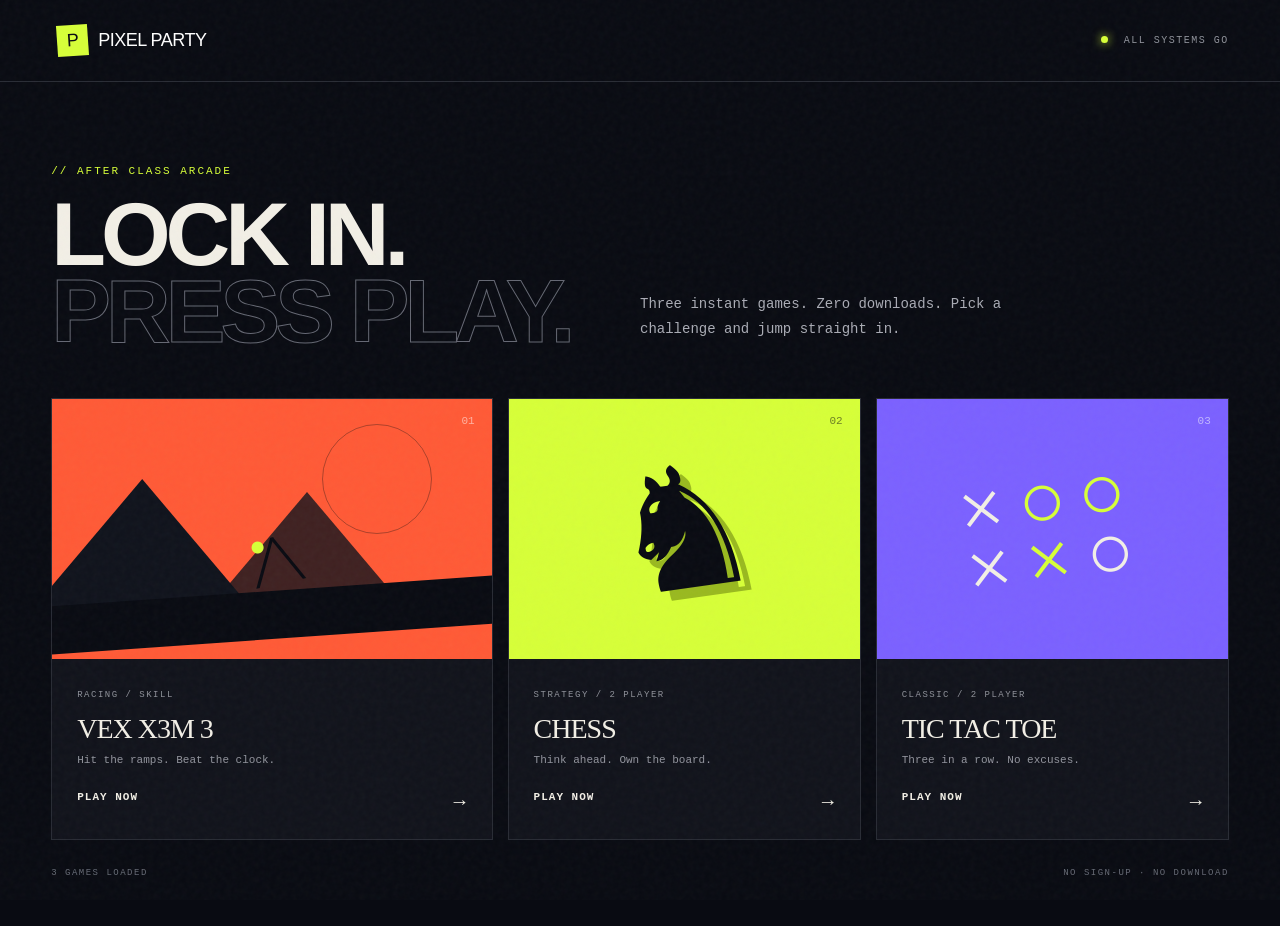
==== index.html @ 5d207384 "Build Pixel Party gaming website" ====
<!doctype html>
<html lang="en">
<head>
  <meta charset="UTF-8">
  <meta name="viewport" content="width=device-width, initial-scale=1.0">
  <meta name="theme-color" content="#090b12">
  <title>Pixel Party</title>
  <link rel="stylesheet" href="styles.css">
</head>
<body>
  <div class="noise"></div>
  <header class="topbar">
    <button class="brand" data-home aria-label="Pixel Party home"><span class="brand-mark">P</span>PIXEL PARTY</button>
    <div class="status"><i></i> ALL SYSTEMS GO</div>
  </header>

  <main>
    <section id="home" class="screen active">
      <div class="hero">
        <p class="eyebrow">// AFTER CLASS ARCADE</p>
        <h1>LOCK IN.<br><span>PRESS PLAY.</span></h1>
        <p class="intro">Three instant games. Zero downloads. Pick a challenge and jump straight in.</p>
      </div>
      <div class="game-grid">
        <button class="game-card bike-card" data-game="bike">
          <div class="card-art bike-art"><span class="sun"></span><span class="mountain one"></span><span class="mountain two"></span><span class="rider">●<b>╱╲</b></span><span class="track"></span><em>01</em></div>
          <div class="card-copy"><span>RACING / SKILL</span><h2>VEX X3M 3</h2><p>Hit the ramps. Beat the clock.</p><b class="play">PLAY NOW <i>→</i></b></div>
        </button>
        <button class="game-card chess-card" data-game="chess">
          <div class="card-art chess-art"><span>♞</span><em>02</em></div>
          <div class="card-copy"><span>STRATEGY / 2 PLAYER</span><h2>CHESS</h2><p>Think ahead. Own the board.</p><b class="play">PLAY NOW <i>→</i></b></div>
        </button>
        <button class="game-card ttt-card" data-game="ttt">
          <div class="card-art ttt-art"><div>×<i>○</i><i>○</i>×<i>×</i>○</div><em>03</em></div>
          <div class="card-copy"><span>CLASSIC / 2 PLAYER</span><h2>TIC TAC TOE</h2><p>Three in a row. No excuses.</p><b class="play">PLAY NOW <i>→</i></b></div>
        </button>
      </div>
      <footer><span>3 GAMES LOADED</span><span>NO SIGN-UP · NO DOWNLOAD</span></footer>
    </section>

    <section id="game" class="screen game-screen">
      <div class="game-header">
        <button class="back" data-home>← BACK TO ARCADE</button>
        <div><p id="game-kicker">GAME 01</p><h1 id="game-title">VEX X3M 3</h1></div>
        <button id="reset" class="reset">↻ RESTART</button>
      </div>

      <div id="bike-game" class="game-panel">
        <div class="hud"><span>TIME <b id="bike-time">0.0</b></span><span>BEST <b id="bike-best">--</b></span></div>
        <canvas id="bike-canvas" width="960" height="500"></canvas>
        <div class="controls"><span><kbd>↑</kbd> GAS</span><span><kbd>↓</kbd> BRAKE</span><span><kbd>←</kbd><kbd>→</kbd> LEAN</span><span><kbd>R</kbd> RESET</span></div>
      </div>

      <div id="chess-game" class="game-panel board-layout">
        <div class="side-panel"><p>TURN</p><strong id="chess-turn">WHITE</strong><span id="chess-message">Select a piece to move</span></div>
        <div id="chess-board" class="chess-board" aria-label="Chess board"></div>
      </div>

      <div id="ttt-game" class="game-panel board-layout">
        <div class="side-panel"><p>TURN</p><strong id="ttt-turn">X</strong><span id="ttt-message">Your move</span><div class="score"><div><b id="x-score">0</b><span>X WINS</span></div><div><b id="o-score">0</b><span>O WINS</span></div></div></div>
        <div id="ttt-board" class="ttt-board" aria-label="Tic tac toe board"></div>
      </div>
    </section>
  </main>
  <script src="script.js"></script>
</body>
</html>
---- styles.css ----
:root{--ink:#090b12;--paper:#f2efe6;--acid:#d7ff38;--orange:#ff5a36;--purple:#7b61ff;--muted:#989aa3}*{box-sizing:border-box}html,body{margin:0;min-height:100%;background:var(--ink);color:var(--paper);font-family:'DM Mono',monospace}button{font:inherit}.noise{position:fixed;inset:0;pointer-events:none;opacity:.035;z-index:10;background-image:url("data:image/svg+xml,%3Csvg viewBox='0 0 180 180' xmlns='http://www.w3.org/2000/svg'%3E%3Cfilter id='n'%3E%3CfeTurbulence type='fractalNoise' baseFrequency='.9' numOctaves='3' stitchTiles='stitch'/%3E%3C/filter%3E%3Crect width='100%25' height='100%25' filter='url(%23n)'/%3E%3C/svg%3E")}.topbar{height:82px;padding:0 4vw;display:flex;align-items:center;justify-content:space-between;border-bottom:1px solid #292c35}.brand{border:0;background:none;color:#fff;font-family:'Archivo Black',sans-serif;font-size:18px;letter-spacing:-.5px;cursor:pointer}.brand-mark{display:inline-grid;place-items:center;background:var(--acid);color:var(--ink);width:31px;height:31px;margin-right:10px;transform:rotate(-4deg)}.status{font-size:10px;letter-spacing:1.5px;color:#8f929b}.status i{display:inline-block;width:7px;height:7px;border-radius:50%;background:var(--acid);box-shadow:0 0 10px var(--acid);margin-right:8px}.screen{display:none}.screen.active{display:block}#home{max-width:1450px;margin:auto;padding:72px 4vw 20px}.hero{display:grid;grid-template-columns:1fr 1fr;align-items:end;margin-bottom:48px}.eyebrow,.game-header p{color:var(--acid);font-size:11px;letter-spacing:2px}.hero h1{grid-row:2;margin:8px 0 0;font-family:'Archivo Black',sans-serif;font-size:clamp(48px,7vw,104px);line-height:.86;letter-spacing:-5px}.hero h1 span{color:transparent;-webkit-text-stroke:1px #656873}.intro{grid-column:2;grid-row:2;max-width:410px;color:#aaacb5;font-size:14px;line-height:1.8;margin:0 0 8px}.game-grid{display:grid;grid-template-columns:1.25fr 1fr 1fr;gap:15px}.game-card{text-align:left;padding:0;border:1px solid #282b34;background:#11131b;color:var(--paper);cursor:pointer;transition:.2s;overflow:hidden}.game-card:hover{transform:translateY(-7px);border-color:#777}.game-card:hover .play i{transform:translateX(6px)}.card-art{height:260px;position:relative;overflow:hidden}.card-art em{position:absolute;top:16px;right:17px;font-style:normal;font-size:11px;color:#fff8}.bike-art{background:var(--orange)}.sun{position:absolute;width:110px;height:110px;border:1px solid #1115;border-radius:50%;top:25px;right:60px}.mountain{position:absolute;bottom:50px;width:220px;height:130px;background:#10131c;clip-path:polygon(50% 0,100% 100%,0 100%)}.mountain.one{left:-20px}.mountain.two{left:145px;opacity:.8;transform:scale(.8)}.track{position:absolute;left:-10%;bottom:20px;width:120%;height:48px;background:var(--ink);transform:rotate(-4deg)}.rider{position:absolute;z-index:2;left:45%;bottom:89px;color:var(--acid);font-size:28px;transform:rotate(-12deg)}.rider b{display:block;font-weight:400;color:var(--ink);font-size:40px;line-height:10px}.chess-art{display:grid;place-items:center;background:var(--acid);color:var(--ink)}.chess-art span{font-family:serif;font-size:170px;transform:rotate(-8deg);text-shadow:10px 10px 0 #99b91f}.chess-art em{color:#1118}.ttt-art{display:grid;place-items:center;background:var(--purple)}.ttt-art div{display:grid;grid-template-columns:repeat(3,60px);font:80px/60px 'Archivo Black';transform:rotate(-8deg)}.ttt-art i{font-style:normal;color:var(--acid)}.card-copy{padding:25px}.card-copy>span{font-size:9px;letter-spacing:1.5px;color:#8f929a}.card-copy h2{font:28px/1 'Archivo Black';margin:13px 0 10px;letter-spacing:-1px}.card-copy p{font-size:11px;color:#92949d}.play{display:flex;justify-content:space-between;margin-top:25px;font-size:11px;letter-spacing:1px}.play i{font-size:20px;font-style:normal;transition:.2s}footer{display:flex;justify-content:space-between;color:#666a75;font-size:9px;letter-spacing:1.5px;padding:28px 0}.game-screen{max-width:1200px;margin:auto;padding:35px 4vw}.game-header{display:grid;grid-template-columns:1fr auto 1fr;align-items:center;margin-bottom:28px}.game-header>div{text-align:center}.game-header h1{font:36px/1 'Archivo Black';margin:6px}.back,.reset{border:0;background:none;color:#999ba4;cursor:pointer;font-size:10px;letter-spacing:1px}.back{text-align:left}.reset{text-align:right}.back:hover,.reset:hover{color:var(--acid)}.game-panel{display:none}.game-panel.active{display:block}.hud{position:absolute;padding:18px 22px;z-index:2;display:flex;gap:25px;font-size:10px}.hud b{color:var(--acid);font-size:16px;margin-left:5px}canvas{width:100%;background:#151824;border:1px solid #323540;display:block}.controls{display:flex;justify-content:center;gap:28px;padding:18px;color:#858892;font-size:10px}.controls kbd{border:1px solid #555965;padding:3px 7px;margin:2px;color:#ddd;background:#20232d}.board-layout.active{display:flex;justify-content:center;align-items:center;gap:50px}.side-panel{width:180px}.side-panel p{font-size:10px;color:#777;letter-spacing:2px}.side-panel strong{font:30px 'Archivo Black';color:var(--acid)}.side-panel>span{display:block;color:#8f929c;font-size:10px;line-height:1.5;margin-top:12px}.chess-board{display:grid;grid-template-columns:repeat(8,clamp(42px,7vw,72px));border:10px solid #20232d}.square{aspect-ratio:1;display:grid;place-items:center;border:0;font:clamp(27px,5vw,51px) serif;cursor:pointer}.square.light{background:#d8d5ca}.square.dark{background:#67715b}.square.selected{box-shadow:inset 0 0 0 5px var(--acid)}.square.move{box-shadow:inset 0 0 0 5px #d7ff3888}.white-piece{color:#fff;text-shadow:0 2px 2px #000}.black-piece{color:#101118}.ttt-board{display:grid;grid-template-columns:repeat(3,150px);gap:8px}.ttt-cell{height:150px;border:1px solid #393c46;background:#141720;color:var(--acid);font:80px 'Archivo Black';cursor:pointer}.ttt-cell:hover{background:#1d202b}.ttt-cell.o{color:var(--purple)}.score{display:flex;gap:20px;margin-top:40px}.score div{border-left:1px solid #333;padding-left:10px}.score b{display:block;font:24px 'Archivo Black'}.score span{font-size:8px;color:#777}@media(max-width:800px){.hero{display:block}.intro{margin-top:25px}.game-grid{grid-template-columns:1fr}.card-art{height:210px}.game-header{grid-template-columns:1fr 1fr}.game-header>div{grid-row:1;grid-column:1/3}.game-header .back,.game-header .reset{grid-row:2;margin-top:25px}.board-layout.active{flex-direction:column-reverse;gap:25px}.side-panel{width:100%;text-align:center}.score{justify-content:center;margin-top:15px}.ttt-board{grid-template-columns:repeat(3,min(28vw,130px))}.ttt-cell{height:min(28vw,130px)}.controls{flex-wrap:wrap}.topbar{height:65px}}
html,body{font-family:Consolas,'Courier New',monospace}
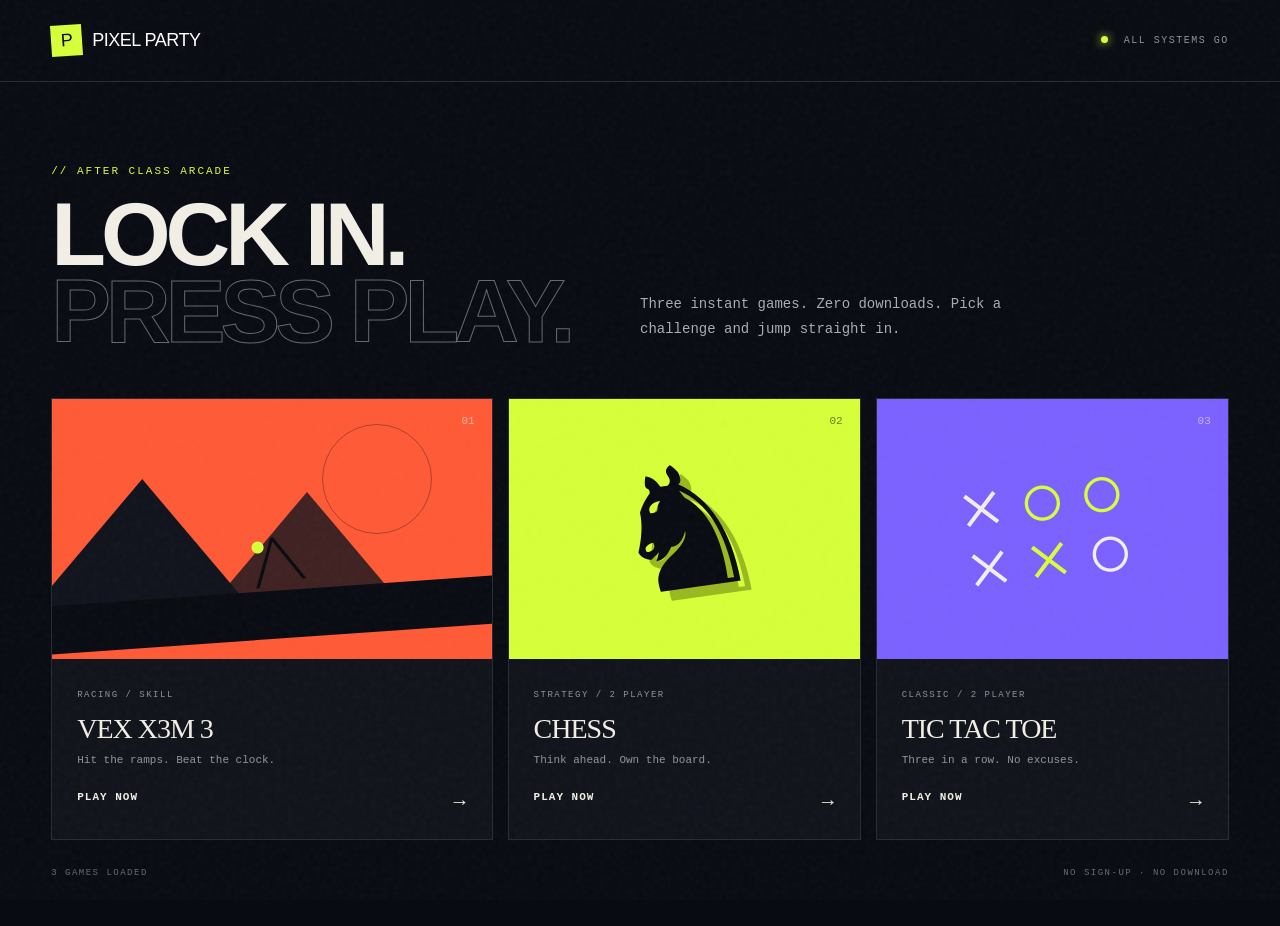
==== commit 2a9e52c0: "Split games into dedicated pages" ====
--- a/index.html
+++ b/index.html
@@ -10,7 +10,7 @@
 <body>
   <div class="noise"></div>
   <header class="topbar">
-    <button class="brand" data-home aria-label="Pixel Party home"><span class="brand-mark">P</span>PIXEL PARTY</button>
+    <a class="brand" href="index.html" aria-label="Pixel Party home"><span class="brand-mark">P</span>PIXEL PARTY</a>
     <div class="status"><i></i> ALL SYSTEMS GO</div>
   </header>
 
@@ -22,46 +22,22 @@
         <p class="intro">Three instant games. Zero downloads. Pick a challenge and jump straight in.</p>
       </div>
       <div class="game-grid">
-        <button class="game-card bike-card" data-game="bike">
+        <a class="game-card bike-card" href="bike.html">
           <div class="card-art bike-art"><span class="sun"></span><span class="mountain one"></span><span class="mountain two"></span><span class="rider">●<b>╱╲</b></span><span class="track"></span><em>01</em></div>
           <div class="card-copy"><span>RACING / SKILL</span><h2>VEX X3M 3</h2><p>Hit the ramps. Beat the clock.</p><b class="play">PLAY NOW <i>→</i></b></div>
-        </button>
-        <button class="game-card chess-card" data-game="chess">
+        </a>
+        <a class="game-card chess-card" href="chess.html">
           <div class="card-art chess-art"><span>♞</span><em>02</em></div>
           <div class="card-copy"><span>STRATEGY / 2 PLAYER</span><h2>CHESS</h2><p>Think ahead. Own the board.</p><b class="play">PLAY NOW <i>→</i></b></div>
-        </button>
-        <button class="game-card ttt-card" data-game="ttt">
+        </a>
+        <a class="game-card ttt-card" href="tic-tac-toe.html">
           <div class="card-art ttt-art"><div>×<i>○</i><i>○</i>×<i>×</i>○</div><em>03</em></div>
           <div class="card-copy"><span>CLASSIC / 2 PLAYER</span><h2>TIC TAC TOE</h2><p>Three in a row. No excuses.</p><b class="play">PLAY NOW <i>→</i></b></div>
-        </button>
+        </a>
       </div>
       <footer><span>3 GAMES LOADED</span><span>NO SIGN-UP · NO DOWNLOAD</span></footer>
     </section>
 
-    <section id="game" class="screen game-screen">
-      <div class="game-header">
-        <button class="back" data-home>← BACK TO ARCADE</button>
-        <div><p id="game-kicker">GAME 01</p><h1 id="game-title">VEX X3M 3</h1></div>
-        <button id="reset" class="reset">↻ RESTART</button>
-      </div>
-
-      <div id="bike-game" class="game-panel">
-        <div class="hud"><span>TIME <b id="bike-time">0.0</b></span><span>BEST <b id="bike-best">--</b></span></div>
-        <canvas id="bike-canvas" width="960" height="500"></canvas>
-        <div class="controls"><span><kbd>↑</kbd> GAS</span><span><kbd>↓</kbd> BRAKE</span><span><kbd>←</kbd><kbd>→</kbd> LEAN</span><span><kbd>R</kbd> RESET</span></div>
-      </div>
-
-      <div id="chess-game" class="game-panel board-layout">
-        <div class="side-panel"><p>TURN</p><strong id="chess-turn">WHITE</strong><span id="chess-message">Select a piece to move</span></div>
-        <div id="chess-board" class="chess-board" aria-label="Chess board"></div>
-      </div>
-
-      <div id="ttt-game" class="game-panel board-layout">
-        <div class="side-panel"><p>TURN</p><strong id="ttt-turn">X</strong><span id="ttt-message">Your move</span><div class="score"><div><b id="x-score">0</b><span>X WINS</span></div><div><b id="o-score">0</b><span>O WINS</span></div></div></div>
-        <div id="ttt-board" class="ttt-board" aria-label="Tic tac toe board"></div>
-      </div>
-    </section>
   </main>
-  <script src="script.js"></script>
 </body>
 </html>
--- a/styles.css
+++ b/styles.css
@@ -1,2 +1,2 @@
 :root{--ink:#090b12;--paper:#f2efe6;--acid:#d7ff38;--orange:#ff5a36;--purple:#7b61ff;--muted:#989aa3}*{box-sizing:border-box}html,body{margin:0;min-height:100%;background:var(--ink);color:var(--paper);font-family:'DM Mono',monospace}button{font:inherit}.noise{position:fixed;inset:0;pointer-events:none;opacity:.035;z-index:10;background-image:url("data:image/svg+xml,%3Csvg viewBox='0 0 180 180' xmlns='http://www.w3.org/2000/svg'%3E%3Cfilter id='n'%3E%3CfeTurbulence type='fractalNoise' baseFrequency='.9' numOctaves='3' stitchTiles='stitch'/%3E%3C/filter%3E%3Crect width='100%25' height='100%25' filter='url(%23n)'/%3E%3C/svg%3E")}.topbar{height:82px;padding:0 4vw;display:flex;align-items:center;justify-content:space-between;border-bottom:1px solid #292c35}.brand{border:0;background:none;color:#fff;font-family:'Archivo Black',sans-serif;font-size:18px;letter-spacing:-.5px;cursor:pointer}.brand-mark{display:inline-grid;place-items:center;background:var(--acid);color:var(--ink);width:31px;height:31px;margin-right:10px;transform:rotate(-4deg)}.status{font-size:10px;letter-spacing:1.5px;color:#8f929b}.status i{display:inline-block;width:7px;height:7px;border-radius:50%;background:var(--acid);box-shadow:0 0 10px var(--acid);margin-right:8px}.screen{display:none}.screen.active{display:block}#home{max-width:1450px;margin:auto;padding:72px 4vw 20px}.hero{display:grid;grid-template-columns:1fr 1fr;align-items:end;margin-bottom:48px}.eyebrow,.game-header p{color:var(--acid);font-size:11px;letter-spacing:2px}.hero h1{grid-row:2;margin:8px 0 0;font-family:'Archivo Black',sans-serif;font-size:clamp(48px,7vw,104px);line-height:.86;letter-spacing:-5px}.hero h1 span{color:transparent;-webkit-text-stroke:1px #656873}.intro{grid-column:2;grid-row:2;max-width:410px;color:#aaacb5;font-size:14px;line-height:1.8;margin:0 0 8px}.game-grid{display:grid;grid-template-columns:1.25fr 1fr 1fr;gap:15px}.game-card{text-align:left;padding:0;border:1px solid #282b34;background:#11131b;color:var(--paper);cursor:pointer;transition:.2s;overflow:hidden}.game-card:hover{transform:translateY(-7px);border-color:#777}.game-card:hover .play i{transform:translateX(6px)}.card-art{height:260px;position:relative;overflow:hidden}.card-art em{position:absolute;top:16px;right:17px;font-style:normal;font-size:11px;color:#fff8}.bike-art{background:var(--orange)}.sun{position:absolute;width:110px;height:110px;border:1px solid #1115;border-radius:50%;top:25px;right:60px}.mountain{position:absolute;bottom:50px;width:220px;height:130px;background:#10131c;clip-path:polygon(50% 0,100% 100%,0 100%)}.mountain.one{left:-20px}.mountain.two{left:145px;opacity:.8;transform:scale(.8)}.track{position:absolute;left:-10%;bottom:20px;width:120%;height:48px;background:var(--ink);transform:rotate(-4deg)}.rider{position:absolute;z-index:2;left:45%;bottom:89px;color:var(--acid);font-size:28px;transform:rotate(-12deg)}.rider b{display:block;font-weight:400;color:var(--ink);font-size:40px;line-height:10px}.chess-art{display:grid;place-items:center;background:var(--acid);color:var(--ink)}.chess-art span{font-family:serif;font-size:170px;transform:rotate(-8deg);text-shadow:10px 10px 0 #99b91f}.chess-art em{color:#1118}.ttt-art{display:grid;place-items:center;background:var(--purple)}.ttt-art div{display:grid;grid-template-columns:repeat(3,60px);font:80px/60px 'Archivo Black';transform:rotate(-8deg)}.ttt-art i{font-style:normal;color:var(--acid)}.card-copy{padding:25px}.card-copy>span{font-size:9px;letter-spacing:1.5px;color:#8f929a}.card-copy h2{font:28px/1 'Archivo Black';margin:13px 0 10px;letter-spacing:-1px}.card-copy p{font-size:11px;color:#92949d}.play{display:flex;justify-content:space-between;margin-top:25px;font-size:11px;letter-spacing:1px}.play i{font-size:20px;font-style:normal;transition:.2s}footer{display:flex;justify-content:space-between;color:#666a75;font-size:9px;letter-spacing:1.5px;padding:28px 0}.game-screen{max-width:1200px;margin:auto;padding:35px 4vw}.game-header{display:grid;grid-template-columns:1fr auto 1fr;align-items:center;margin-bottom:28px}.game-header>div{text-align:center}.game-header h1{font:36px/1 'Archivo Black';margin:6px}.back,.reset{border:0;background:none;color:#999ba4;cursor:pointer;font-size:10px;letter-spacing:1px}.back{text-align:left}.reset{text-align:right}.back:hover,.reset:hover{color:var(--acid)}.game-panel{display:none}.game-panel.active{display:block}.hud{position:absolute;padding:18px 22px;z-index:2;display:flex;gap:25px;font-size:10px}.hud b{color:var(--acid);font-size:16px;margin-left:5px}canvas{width:100%;background:#151824;border:1px solid #323540;display:block}.controls{display:flex;justify-content:center;gap:28px;padding:18px;color:#858892;font-size:10px}.controls kbd{border:1px solid #555965;padding:3px 7px;margin:2px;color:#ddd;background:#20232d}.board-layout.active{display:flex;justify-content:center;align-items:center;gap:50px}.side-panel{width:180px}.side-panel p{font-size:10px;color:#777;letter-spacing:2px}.side-panel strong{font:30px 'Archivo Black';color:var(--acid)}.side-panel>span{display:block;color:#8f929c;font-size:10px;line-height:1.5;margin-top:12px}.chess-board{display:grid;grid-template-columns:repeat(8,clamp(42px,7vw,72px));border:10px solid #20232d}.square{aspect-ratio:1;display:grid;place-items:center;border:0;font:clamp(27px,5vw,51px) serif;cursor:pointer}.square.light{background:#d8d5ca}.square.dark{background:#67715b}.square.selected{box-shadow:inset 0 0 0 5px var(--acid)}.square.move{box-shadow:inset 0 0 0 5px #d7ff3888}.white-piece{color:#fff;text-shadow:0 2px 2px #000}.black-piece{color:#101118}.ttt-board{display:grid;grid-template-columns:repeat(3,150px);gap:8px}.ttt-cell{height:150px;border:1px solid #393c46;background:#141720;color:var(--acid);font:80px 'Archivo Black';cursor:pointer}.ttt-cell:hover{background:#1d202b}.ttt-cell.o{color:var(--purple)}.score{display:flex;gap:20px;margin-top:40px}.score div{border-left:1px solid #333;padding-left:10px}.score b{display:block;font:24px 'Archivo Black'}.score span{font-size:8px;color:#777}@media(max-width:800px){.hero{display:block}.intro{margin-top:25px}.game-grid{grid-template-columns:1fr}.card-art{height:210px}.game-header{grid-template-columns:1fr 1fr}.game-header>div{grid-row:1;grid-column:1/3}.game-header .back,.game-header .reset{grid-row:2;margin-top:25px}.board-layout.active{flex-direction:column-reverse;gap:25px}.side-panel{width:100%;text-align:center}.score{justify-content:center;margin-top:15px}.ttt-board{grid-template-columns:repeat(3,min(28vw,130px))}.ttt-cell{height:min(28vw,130px)}.controls{flex-wrap:wrap}.topbar{height:65px}}
-html,body{font-family:Consolas,'Courier New',monospace}
+html,body{font-family:Consolas,'Courier New',monospace}.brand,.game-card,.back{text-decoration:none}.game-page .game-panel{display:block}.game-page .board-layout{display:flex}
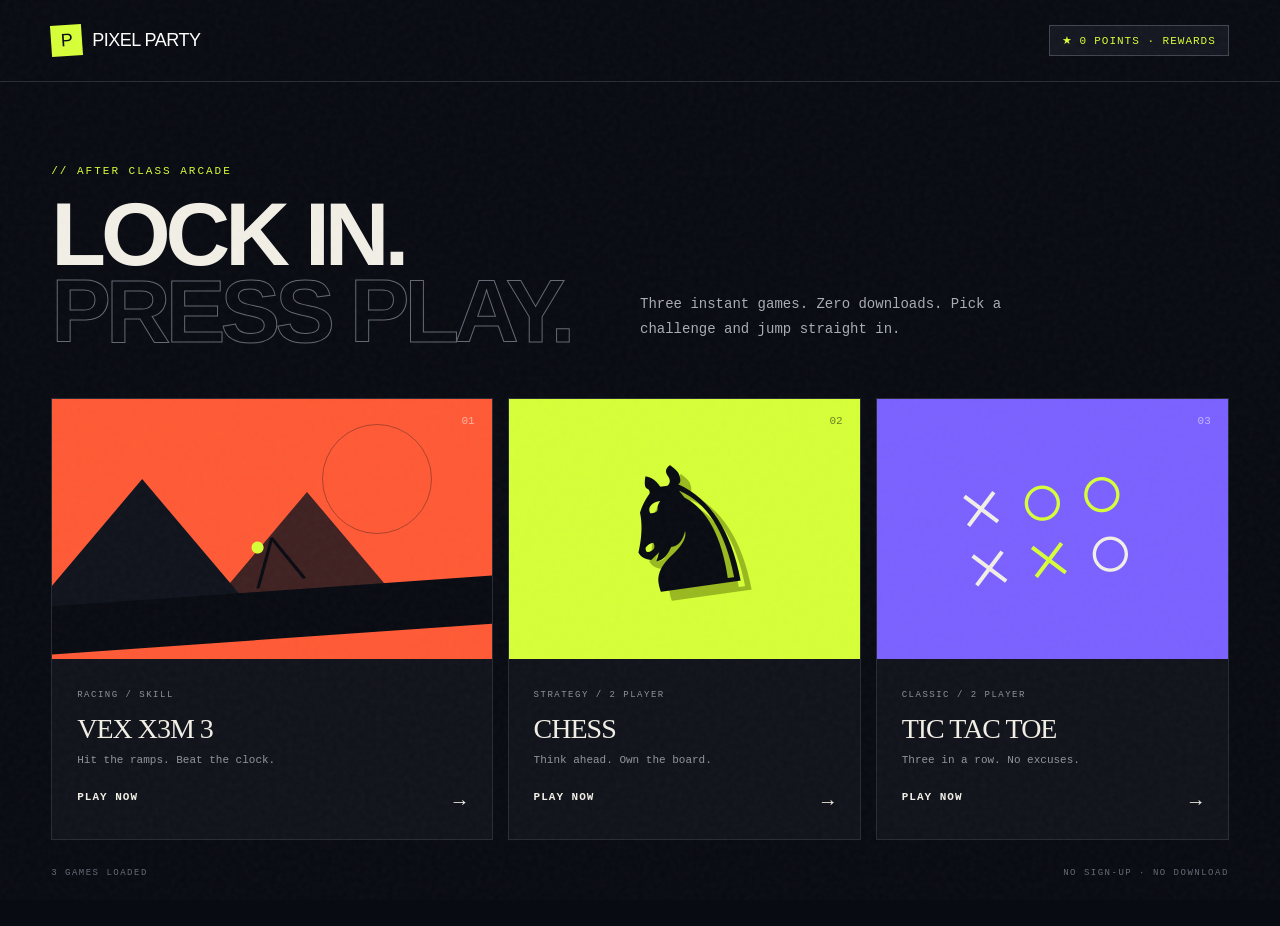
==== commit 43b2f5d4: "Add files via upload" ====
--- a/index.html
+++ b/index.html
@@ -6,12 +6,13 @@
   <meta name="theme-color" content="#090b12">
   <title>Pixel Party</title>
   <link rel="stylesheet" href="styles.css">
+  <link rel="stylesheet" href="rewards.css">
 </head>
 <body>
   <div class="noise"></div>
   <header class="topbar">
     <a class="brand" href="index.html" aria-label="Pixel Party home"><span class="brand-mark">P</span>PIXEL PARTY</a>
-    <div class="status"><i></i> ALL SYSTEMS GO</div>
+    <a class="points-pill" href="rewards.html">★ <span data-points>0</span> POINTS · REWARDS</a>
   </header>
 
   <main>
@@ -39,5 +40,6 @@
     </section>
 
   </main>
+  <script src="rewards.js"></script>
 </body>
 </html>
--- a/rewards.css
+++ b/rewards.css
@@ -0,0 +1,7 @@
+.points-pill{display:inline-flex;align-items:center;gap:7px;padding:8px 12px;border:1px solid #414550;color:var(--acid);font-size:11px;letter-spacing:1px;text-decoration:none;background:#141720}.points-pill:hover{border-color:var(--acid)}
+.reward-toast{position:fixed;right:24px;bottom:24px;z-index:50;padding:14px 18px;background:var(--acid);color:var(--ink);font:12px 'DM Mono',monospace;letter-spacing:1px;transform:translateY(25px);opacity:0;transition:.25s}.reward-toast.show{transform:none;opacity:1}
+.rewards-page{max-width:1200px;margin:auto;padding:55px 4vw}.rewards-hero{display:flex;align-items:end;justify-content:space-between;gap:30px;margin-bottom:42px}.rewards-hero h1{font:clamp(44px,7vw,82px)/.9 'Archivo Black',sans-serif;margin:8px 0}.rewards-hero p{color:#9699a3;max-width:530px;line-height:1.7;font-size:12px}.balance-card{min-width:210px;border:1px solid #353945;background:#141720;padding:22px}.balance-card span{font-size:9px;letter-spacing:2px;color:#888}.balance-card strong{display:block;color:var(--acid);font:42px 'Archivo Black';margin-top:8px}.reward-group{margin:38px 0}.reward-group h2{font:24px 'Archivo Black';letter-spacing:-1px}.reward-grid{display:grid;grid-template-columns:repeat(2,minmax(0,1fr));gap:14px}.reward-card{border:1px solid #30343e;background:#12151d;padding:22px;display:grid;grid-template-columns:1fr auto;gap:10px}.reward-card .game{color:var(--acid);font-size:9px;letter-spacing:1.5px}.reward-card h3{font:19px 'Archivo Black';margin:5px 0}.reward-card p{color:#8e919b;font-size:11px;margin:0}.reward-card button{grid-column:2;grid-row:1/4;align-self:center;border:1px solid var(--acid);background:transparent;color:var(--acid);padding:10px 13px;cursor:pointer;font-size:10px}.reward-card button:hover,.reward-card button.equipped{background:var(--acid);color:var(--ink)}.reward-card button:disabled{border-color:#444;color:#666;cursor:not-allowed}.earning-guide{display:flex;flex-wrap:wrap;gap:10px;margin-top:35px}.earning-guide span{border:1px solid #333743;padding:10px 13px;color:#a0a3ad;font-size:10px}
+html[data-ttt-theme="neon"] .ttt-cell{background:#071e26;border-color:#00e5ff;color:#00e5ff}html[data-ttt-theme="neon"] .ttt-cell.o{color:#c15cff}html[data-ttt-theme="sunset"] .ttt-cell{background:#2a1425;border-color:#ff7043;color:#ffca3a}html[data-ttt-theme="sunset"] .ttt-cell.o{color:#ff4fa3}
+html[data-chess-theme="royal"] .square.light{background:#e2c46b}html[data-chess-theme="royal"] .square.dark{background:#65438f}html[data-chess-theme="ice"] .square.light{background:#d9f3ff}html[data-chess-theme="ice"] .square.dark{background:#39789b}
+html[data-chess-pieces="gold"] .white-piece{color:#ffe477}html[data-chess-pieces="gold"] .black-piece{color:#8b4d18}html[data-chess-pieces="candy"] .white-piece{color:#ff72bd}html[data-chess-pieces="candy"] .black-piece{color:#23d8ee}
+@media(max-width:700px){.rewards-hero{display:block}.balance-card{margin-top:25px}.reward-grid{grid-template-columns:1fr}}
